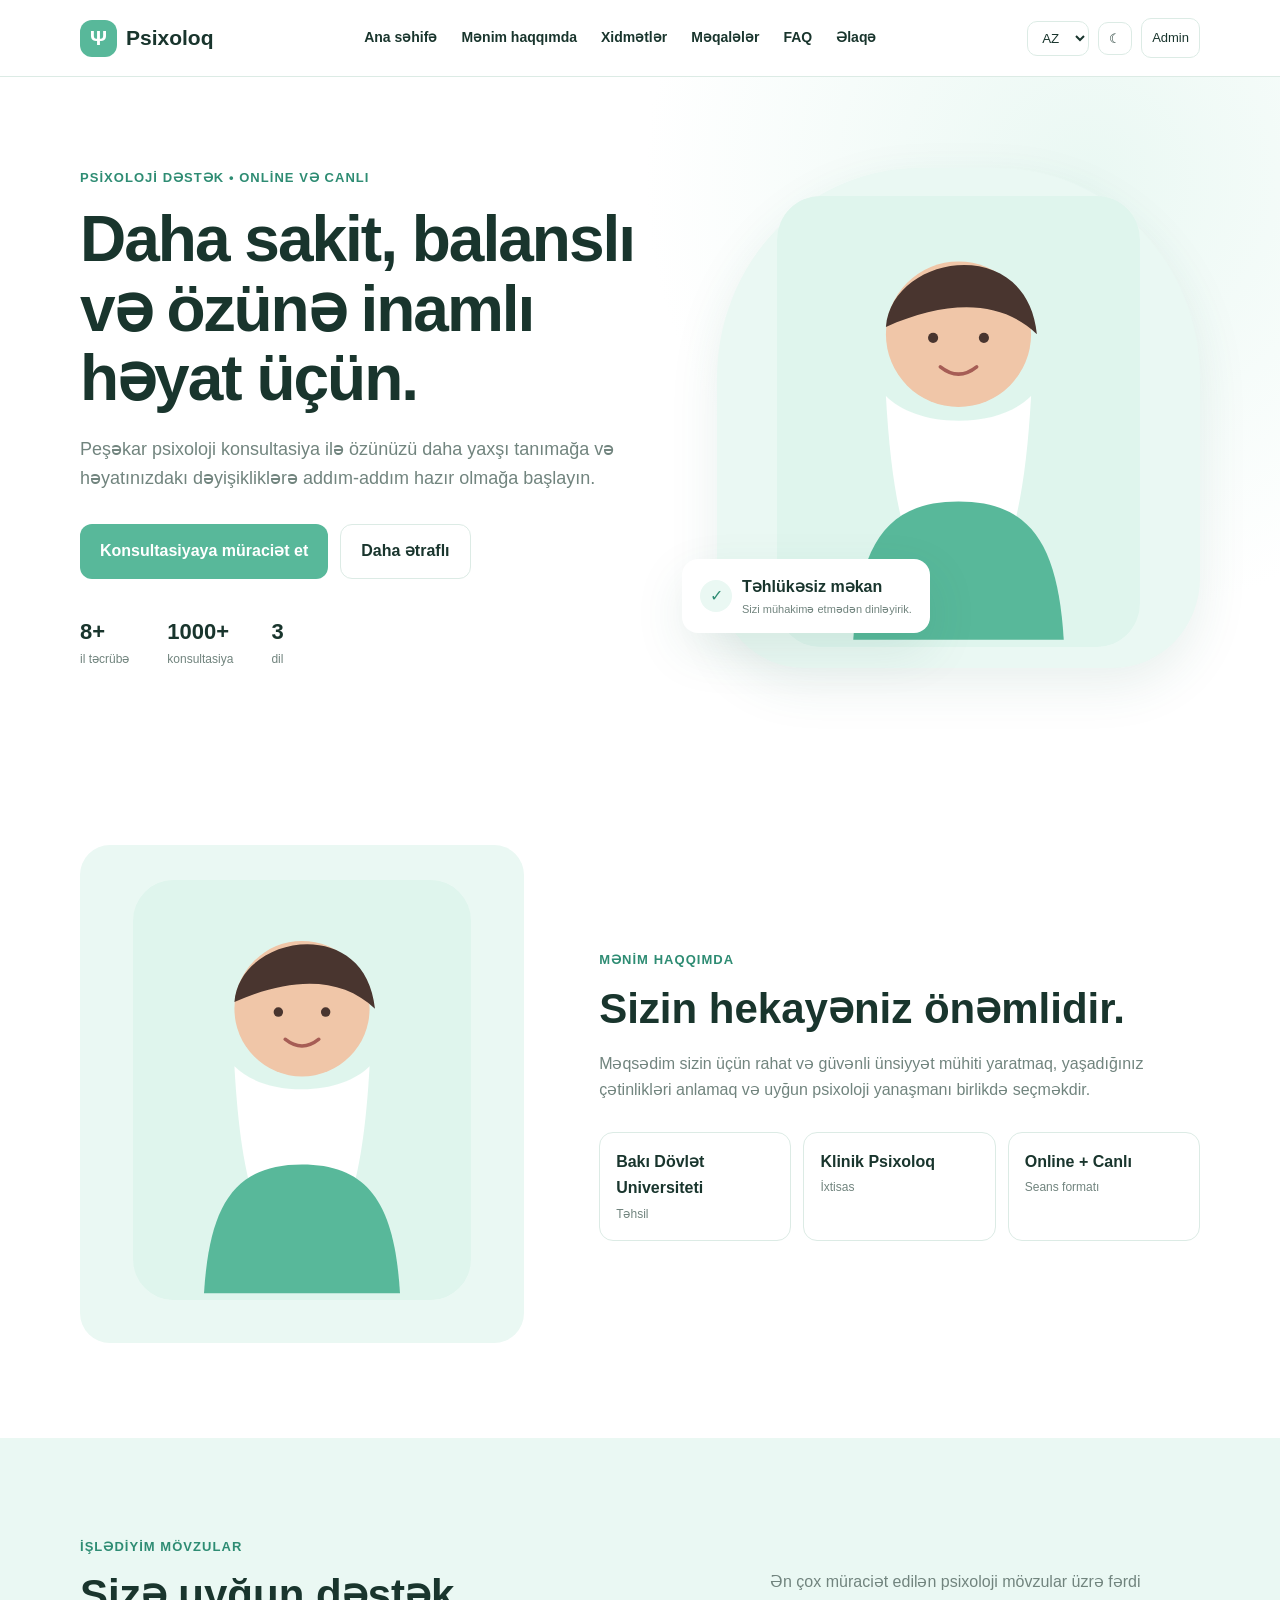
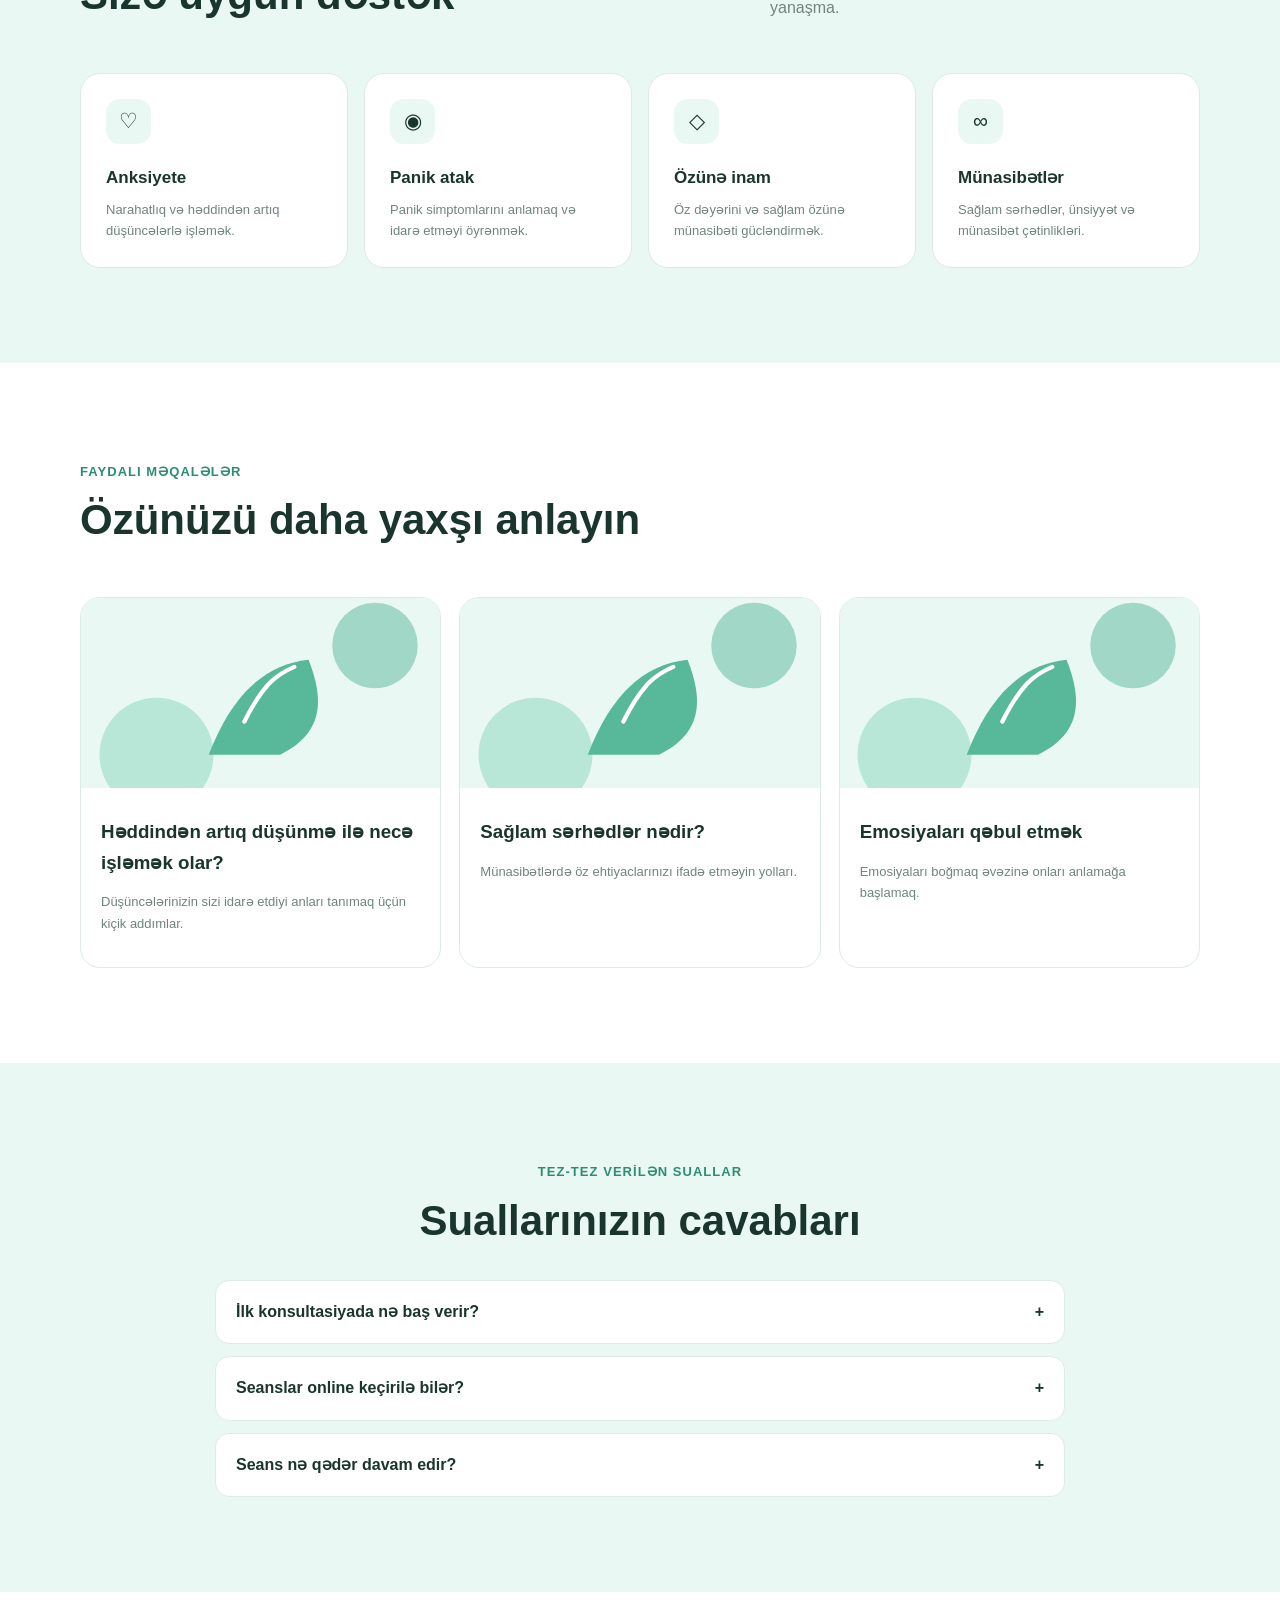
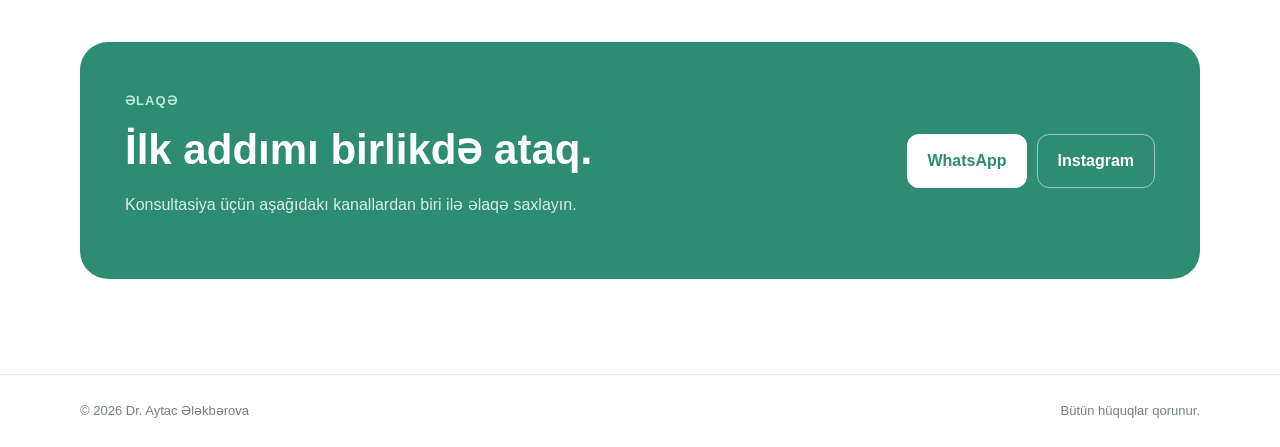
==== index.html @ 94661ab3 "Ilk versiya" ====
<!DOCTYPE html>
<html lang="az">
<head>
  <meta charset="UTF-8">
  <meta name="viewport" content="width=device-width, initial-scale=1.0">
  <meta name="description" content="Premium psixoloq veb-sayt şablonu">
  <title>Psixoloq Premium</title>
  <link rel="stylesheet" href="assets/css/style.css">
</head>
<body>
  <header class="header">
    <div class="container nav">
      <a class="logo" href="#home"><span>Ψ</span> Psixoloq</a>
      <nav id="mainNav">
        <a href="#home" data-i18n="nav.home">Ana səhifə</a>
        <a href="#about" data-i18n="nav.about">Mənim haqqımda</a>
        <a href="#services" data-i18n="nav.services">Xidmətlər</a>
        <a href="#articles" data-i18n="nav.articles">Məqalələr</a>
        <a href="#faq" data-i18n="nav.faq">FAQ</a>
        <a href="#contact" data-i18n="nav.contact">Əlaqə</a>
      </nav>
      <div class="nav-actions">
        <select id="languageSelect" aria-label="Language">
          <option value="az">AZ</option>
          <option value="en">EN</option>
          <option value="ru">RU</option>
        </select>
        <button id="themeBtn" class="icon-btn" aria-label="Theme">☾</button>
        <a class="admin-link" href="admin.html">Admin</a>
        <button id="menuBtn" class="menu-btn">☰</button>
      </div>
    </div>
  </header>

  <main>
    <section id="home" class="hero">
      <div class="container hero-grid">
        <div class="hero-copy">
          <div class="eyebrow" data-i18n="hero.eyebrow">Psixoloji dəstək • Online və canlı</div>
          <h1 id="heroTitle">Daha sakit, balanslı və özünə inamlı həyat üçün.</h1>
          <p id="heroText">Peşəkar psixoloji konsultasiya ilə özünüzü daha yaxşı tanımağa və həyatınızdakı dəyişikliklərə addım-addım hazır olmağa başlayın.</p>
          <div class="hero-actions">
            <a href="#contact" class="btn btn-primary" data-i18n="hero.cta">Konsultasiyaya müraciət et</a>
            <a href="#about" class="btn btn-secondary" data-i18n="hero.more">Daha ətraflı</a>
          </div>
          <div class="trust-row">
            <div><strong id="experienceValue">8+</strong><span data-i18n="trust.experience">il təcrübə</span></div>
            <div><strong>1000+</strong><span data-i18n="trust.sessions">konsultasiya</span></div>
            <div><strong>3</strong><span data-i18n="trust.languages">dil</span></div>
          </div>
        </div>
        <div class="hero-photo-wrap">
          <div class="leaf leaf-1"></div><div class="leaf leaf-2"></div>
          <img id="heroImage" src="assets/images/psychologist.svg" alt="Psixoloq">
          <div class="floating-card">
            <span class="check">✓</span>
            <div><strong data-i18n="card.title">Təhlükəsiz məkan</strong><small data-i18n="card.text">Sizi mühakimə etmədən dinləyirik.</small></div>
          </div>
        </div>
      </div>
    </section>

    <section id="about" class="section">
      <div class="container about-grid">
        <div class="section-image">
          <img id="aboutImage" src="assets/images/psychologist.svg" alt="Psixoloq">
        </div>
        <div>
          <span class="section-label" data-i18n="about.label">Mənim haqqımda</span>
          <h2 id="aboutTitle">Sizin hekayəniz önəmlidir.</h2>
          <p id="aboutText">Məqsədim sizin üçün rahat və güvənli ünsiyyət mühiti yaratmaq, yaşadığınız çətinlikləri anlamaq və uyğun psixoloji yanaşmanı birlikdə seçməkdir.</p>
          <div class="info-cards">
            <div class="info-card"><b id="education">BDU — Psixologiya</b><span data-i18n="about.education">Təhsil</span></div>
            <div class="info-card"><b id="qualification">Klinik Psixoloq</b><span data-i18n="about.qualification">İxtisas</span></div>
            <div class="info-card"><b id="sessionMode">Online + Canlı</b><span data-i18n="about.mode">Seans formatı</span></div>
          </div>
        </div>
      </div>
    </section>

    <section id="services" class="section soft">
      <div class="container">
        <div class="section-heading">
          <div><span class="section-label" data-i18n="services.label">İşlədiyim mövzular</span><h2 data-i18n="services.title">Sizə uyğun dəstək</h2></div>
          <p data-i18n="services.text">Ən çox müraciət edilən psixoloji mövzular üzrə fərdi yanaşma.</p>
        </div>
        <div id="servicesGrid" class="cards-grid"></div>
      </div>
    </section>

    <section id="articles" class="section">
      <div class="container">
        <div class="section-heading"><div><span class="section-label" data-i18n="articles.label">Faydalı məqalələr</span><h2 data-i18n="articles.title">Özünüzü daha yaxşı anlayın</h2></div></div>
        <div id="articlesGrid" class="articles-grid"></div>
      </div>
    </section>

    <section id="faq" class="section soft">
      <div class="container narrow">
        <div class="center-heading"><span class="section-label" data-i18n="faq.label">Tez-tez verilən suallar</span><h2 data-i18n="faq.title">Suallarınızın cavabları</h2></div>
        <div id="faqList" class="faq-list"></div>
      </div>
    </section>

    <section id="contact" class="section contact-section">
      <div class="container contact-box">
        <div><span class="section-label light-label" data-i18n="contact.label">Əlaqə</span><h2 data-i18n="contact.title">İlk addımı birlikdə ataq.</h2><p data-i18n="contact.text">Konsultasiya üçün aşağıdakı kanallardan biri ilə əlaqə saxlayın.</p></div>
        <div class="contact-actions">
          <a id="whatsappLink" class="btn btn-white" target="_blank" href="https://wa.me/994500000000">WhatsApp</a>
          <a id="instagramLink" class="btn btn-outline-white" target="_blank" href="#">Instagram</a>
        </div>
      </div>
    </section>
  </main>

  <footer class="footer">
    <div class="container footer-inner"><span>© <span id="year"></span> <span id="footerName">Psixoloq</span></span><span data-i18n="footer.text">Bütün hüquqlar qorunur.</span></div>
  </footer>

  <script src="assets/js/data.js"></script>
  <script src="assets/js/app.js"></script>
</body>
</html>
---- assets/css/style.css ----
:root{--green:#58b89a;--green-dark:#2e8c73;--green-soft:#eaf8f3;--white:#fff;--text:#19352d;--muted:#71847e;--bg:#fff;--border:#dcebe5;--shadow:0 18px 50px rgba(39,105,87,.10)}
*{box-sizing:border-box}html{scroll-behavior:smooth}body{margin:0;font-family:Inter,Segoe UI,Arial,sans-serif;background:var(--bg);color:var(--text);line-height:1.65}body.dark{--bg:#0d1916;--white:#14231f;--text:#e8f5f0;--muted:#9db2ab;--border:#29443b;--green-soft:#122d25;--shadow:0 18px 50px rgba(0,0,0,.22)}a{text-decoration:none;color:inherit}.container{width:min(1120px,92%);margin:auto}.header{position:sticky;top:0;z-index:50;background:color-mix(in srgb,var(--bg) 92%,transparent);backdrop-filter:blur(14px);border-bottom:1px solid var(--border)}.nav{height:76px;display:flex;align-items:center;justify-content:space-between;gap:22px}.logo{font-size:21px;font-weight:800;display:flex;align-items:center;gap:9px}.logo span{width:37px;height:37px;border-radius:12px;background:var(--green);color:white;display:grid;place-items:center}.nav nav{display:flex;gap:24px;font-size:14px;font-weight:600}.nav nav a:hover{color:var(--green-dark)}.nav-actions{display:flex;align-items:center;gap:9px}.nav-actions select,.icon-btn,.admin-link{border:1px solid var(--border);background:var(--bg);color:var(--text);border-radius:10px;padding:8px 10px}.icon-btn{cursor:pointer}.admin-link{font-size:13px}.menu-btn{display:none;background:none;border:0;color:var(--text);font-size:24px}.hero{padding:90px 0 80px;background:radial-gradient(circle at 85% 15%,var(--green-soft),transparent 36%)}.hero-grid{display:grid;grid-template-columns:1.08fr .92fr;align-items:center;gap:70px}.eyebrow,.section-label{color:var(--green-dark);font-weight:800;font-size:13px;letter-spacing:.08em;text-transform:uppercase}.hero h1{font-size:clamp(42px,5vw,68px);line-height:1.08;margin:17px 0 22px;letter-spacing:-2px}.hero p{font-size:18px;color:var(--muted);max-width:640px}.hero-actions{display:flex;gap:12px;margin:30px 0}.btn{display:inline-flex;align-items:center;justify-content:center;border:0;border-radius:12px;padding:13px 20px;font-weight:800;cursor:pointer}.btn-primary{background:var(--green);color:#fff}.btn-primary:hover{background:var(--green-dark)}.btn-secondary{border:1px solid var(--border);background:var(--bg)}.trust-row{display:flex;gap:38px;margin-top:35px}.trust-row div{display:flex;flex-direction:column}.trust-row strong{font-size:22px}.trust-row span{font-size:12px;color:var(--muted)}.hero-photo-wrap{position:relative;background:var(--green-soft);border-radius:42% 42% 18% 18%;padding:20px;min-height:500px;display:grid;place-items:center;box-shadow:var(--shadow)}.hero-photo-wrap img{width:82%;max-height:510px;object-fit:contain;z-index:2}.floating-card{position:absolute;left:-35px;bottom:35px;background:var(--bg);padding:15px 18px;border-radius:16px;display:flex;gap:10px;align-items:center;box-shadow:var(--shadow);z-index:3}.floating-card small{display:block;color:var(--muted);font-size:11px}.check{width:32px;height:32px;border-radius:50%;background:var(--green-soft);color:var(--green-dark);display:grid;place-items:center}.section{padding:95px 0}.soft{background:var(--green-soft)}.about-grid{display:grid;grid-template-columns:.85fr 1.15fr;gap:75px;align-items:center}.section-image{background:var(--green-soft);border-radius:30px;padding:35px;text-align:center}.section-image img{max-width:100%;height:420px;object-fit:contain}.section h2{font-size:42px;line-height:1.15;margin:12px 0 18px}.section p{color:var(--muted)}.info-cards{display:grid;grid-template-columns:repeat(3,1fr);gap:12px;margin-top:28px}.info-card{padding:16px;border:1px solid var(--border);border-radius:14px}.info-card b,.info-card span{display:block}.info-card span{font-size:12px;color:var(--muted);margin-top:3px}.section-heading{display:flex;justify-content:space-between;align-items:end;gap:40px;margin-bottom:35px}.section-heading>p{max-width:430px}.cards-grid{display:grid;grid-template-columns:repeat(4,1fr);gap:16px}.topic-card{padding:25px;background:var(--bg);border:1px solid var(--border);border-radius:20px;transition:.2s}.topic-card:hover{transform:translateY(-4px);box-shadow:var(--shadow)}.topic-icon{width:45px;height:45px;border-radius:14px;background:var(--green-soft);display:grid;place-items:center;font-size:21px;margin-bottom:20px}.topic-card h3{font-size:17px;margin:0 0 7px}.topic-card p{font-size:13px;margin:0}.articles-grid{display:grid;grid-template-columns:repeat(3,1fr);gap:18px}.article-card{border:1px solid var(--border);border-radius:20px;overflow:hidden;background:var(--bg)}.article-card img{width:100%;height:190px;object-fit:cover;background:var(--green-soft)}.article-body{padding:20px}.article-body h3{margin:0 0 8px}.article-body p{font-size:13px}.center-heading{text-align:center;margin-bottom:35px}.narrow{max-width:850px}.faq-list{display:grid;gap:12px}.faq-item{border:1px solid var(--border);background:var(--bg);border-radius:14px;padding:18px 20px}.faq-q{display:flex;justify-content:space-between;font-weight:800;cursor:pointer}.faq-a{display:none;color:var(--muted);padding-top:12px}.faq-item.open .faq-a{display:block}.contact-section{padding-top:50px}.contact-box{background:var(--green-dark);color:white;border-radius:28px;padding:45px;display:flex;align-items:center;justify-content:space-between;gap:30px}.contact-box p{color:#d8eee7}.light-label{color:#b9eadb}.contact-actions{display:flex;gap:10px}.btn-white{background:white;color:var(--green-dark)}.btn-outline-white{border:1px solid rgba(255,255,255,.5);color:white}.footer{padding:25px 0;border-top:1px solid var(--border)}.footer-inner{display:flex;justify-content:space-between;color:var(--muted);font-size:13px}
.admin-main{padding:45px 0 100px}.admin-layout{display:grid;grid-template-columns:230px 1fr;gap:30px}.admin-sidebar{position:sticky;top:100px;align-self:start;border:1px solid var(--border);padding:18px;border-radius:18px;background:var(--bg)}.admin-sidebar h3{margin:5px 8px 15px}.side-tab{display:block;width:100%;text-align:left;padding:11px 12px;border:0;background:none;color:var(--text);border-radius:10px;cursor:pointer;margin:3px 0}.side-tab.active,.side-tab:hover{background:var(--green-soft);color:var(--green-dark);font-weight:700}.admin-content{min-width:0}.admin-tab{display:none}.admin-tab.active{display:block}.admin-tab h1{margin-top:0}.muted{color:var(--muted)}.form-grid{display:grid;grid-template-columns:1fr 1fr;gap:18px}.form-grid label{display:flex;flex-direction:column;gap:7px;font-weight:700;font-size:13px}.form-grid .full{grid-column:1/-1}input,textarea{font:inherit;padding:12px;border:1px solid var(--border);border-radius:10px;background:var(--bg);color:var(--text);outline:none}textarea{min-height:120px;resize:vertical}.admin-preview{width:130px;height:130px;object-fit:contain;background:var(--green-soft);border-radius:14px;padding:8px}.editor-card{border:1px solid var(--border);padding:18px;border-radius:16px;margin-bottom:14px;background:var(--bg)}.editor-card .grid{display:grid;grid-template-columns:1fr 1fr;gap:12px}.editor-card label{display:flex;flex-direction:column;gap:5px;font-size:12px;font-weight:700}.editor-card .full{grid-column:1/-1}.remove-btn{margin-top:12px;border:0;background:#ffe9e9;color:#b93838;padding:9px 12px;border-radius:9px;cursor:pointer}.settings-box{padding:22px;border:1px solid var(--border);border-radius:16px;margin:20px 0}.btn-danger{background:#c94c4c;color:white}.admin-save-bar{position:sticky;bottom:15px;margin-top:30px;display:flex;justify-content:flex-end}.save-message{position:fixed;right:25px;top:90px;background:var(--green-dark);color:white;padding:12px 18px;border-radius:10px;display:none;z-index:99}.save-message.show{display:block}
@media(max-width:900px){.nav nav{display:none}.menu-btn{display:block}.nav nav.open{display:flex;position:absolute;left:4%;right:4%;top:70px;background:var(--bg);border:1px solid var(--border);padding:18px;border-radius:14px;flex-direction:column}.hero-grid,.about-grid{grid-template-columns:1fr}.hero{padding-top:55px}.hero-photo-wrap{min-height:390px;max-width:560px;margin:auto}.cards-grid{grid-template-columns:repeat(2,1fr)}.articles-grid{grid-template-columns:1fr 1fr}.admin-layout{grid-template-columns:1fr}.admin-sidebar{position:static}.admin-sidebar{display:grid;grid-template-columns:repeat(2,1fr);gap:4px}.admin-sidebar h3{grid-column:1/-1}.contact-box{flex-direction:column;align-items:flex-start}}
@media(max-width:600px){.container{width:min(94%,1120px)}.nav{height:66px}.nav-actions .admin-link{display:none}.hero h1{font-size:40px}.hero p{font-size:16px}.hero-actions,.contact-actions{flex-direction:column}.trust-row{gap:20px}.floating-card{left:8px;bottom:15px}.section{padding:65px 0}.section h2{font-size:32px}.info-cards,.cards-grid,.articles-grid,.form-grid,.editor-card .grid{grid-template-columns:1fr}.form-grid .full,.editor-card .full{grid-column:auto}.section-heading{display:block}.contact-box{padding:30px}.admin-sidebar{grid-template-columns:1fr}.admin-save-bar{justify-content:stretch}.admin-save-bar .btn{width:100%}}
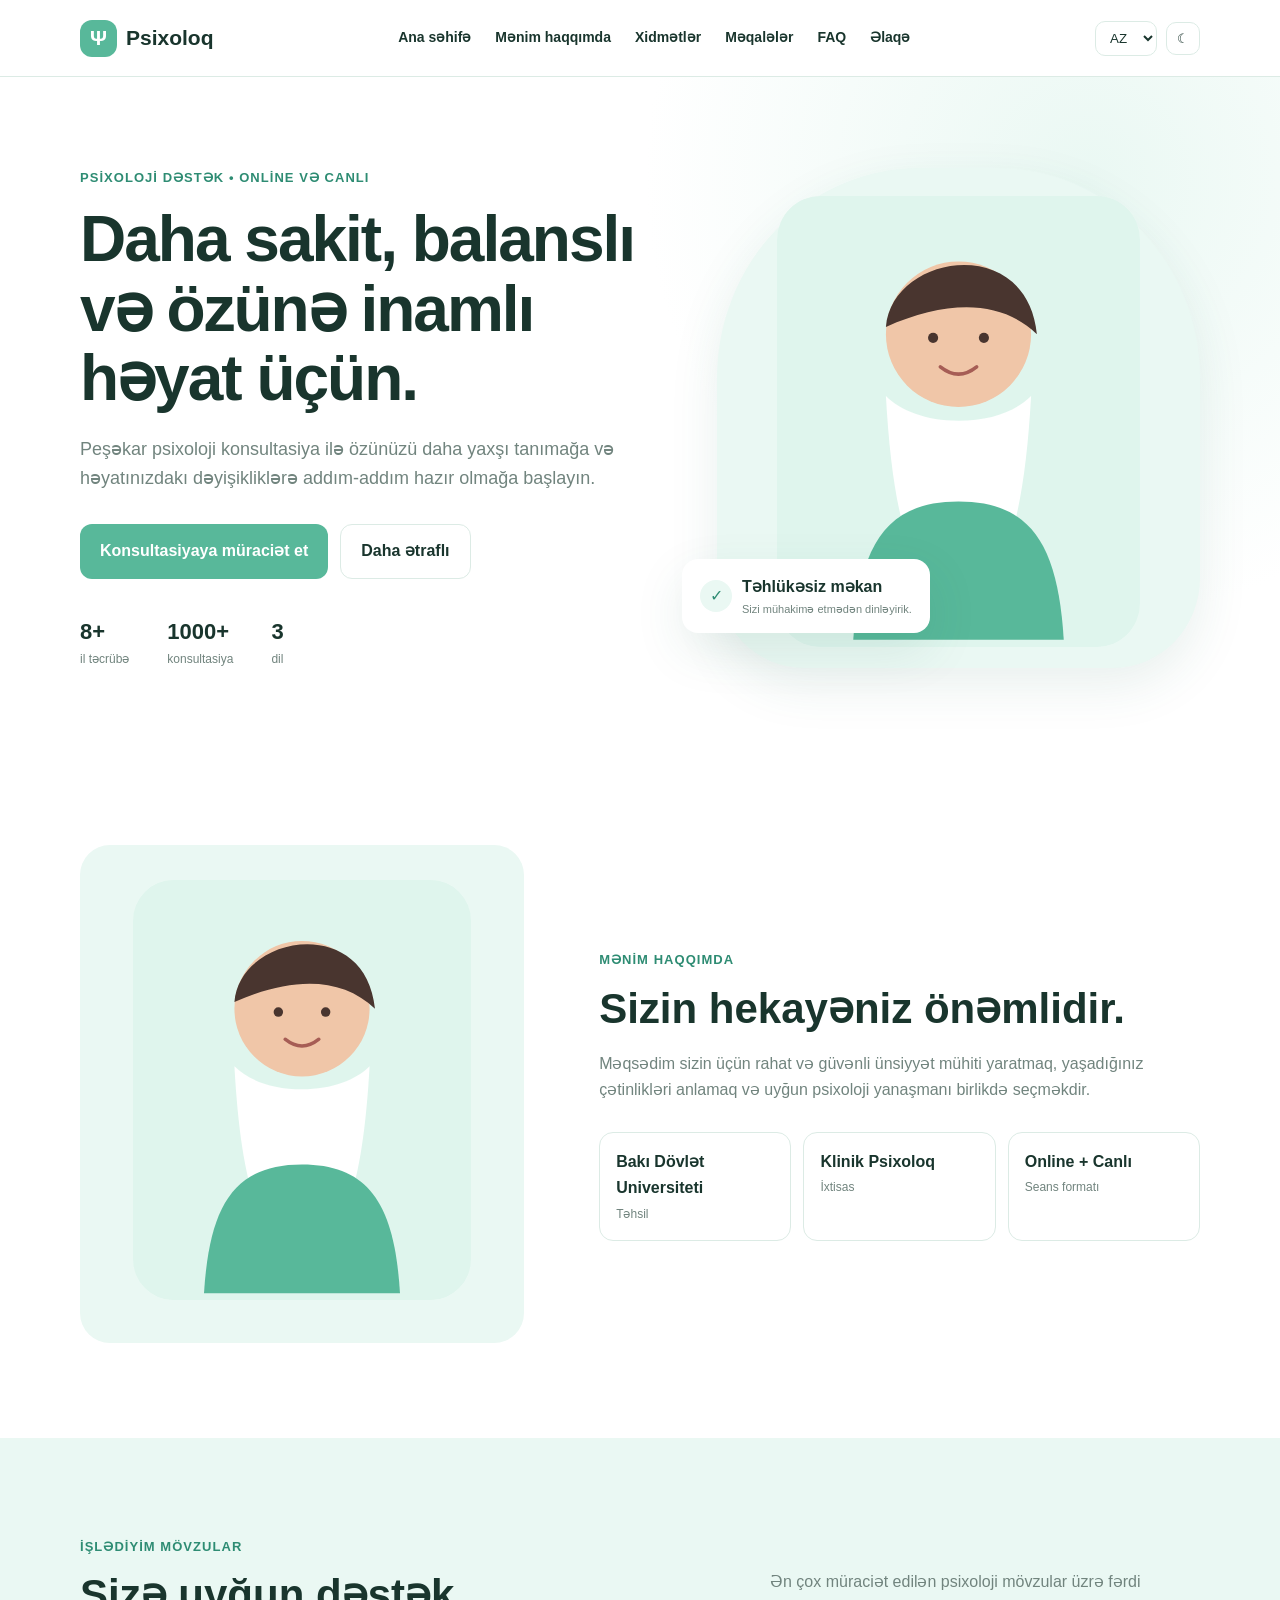
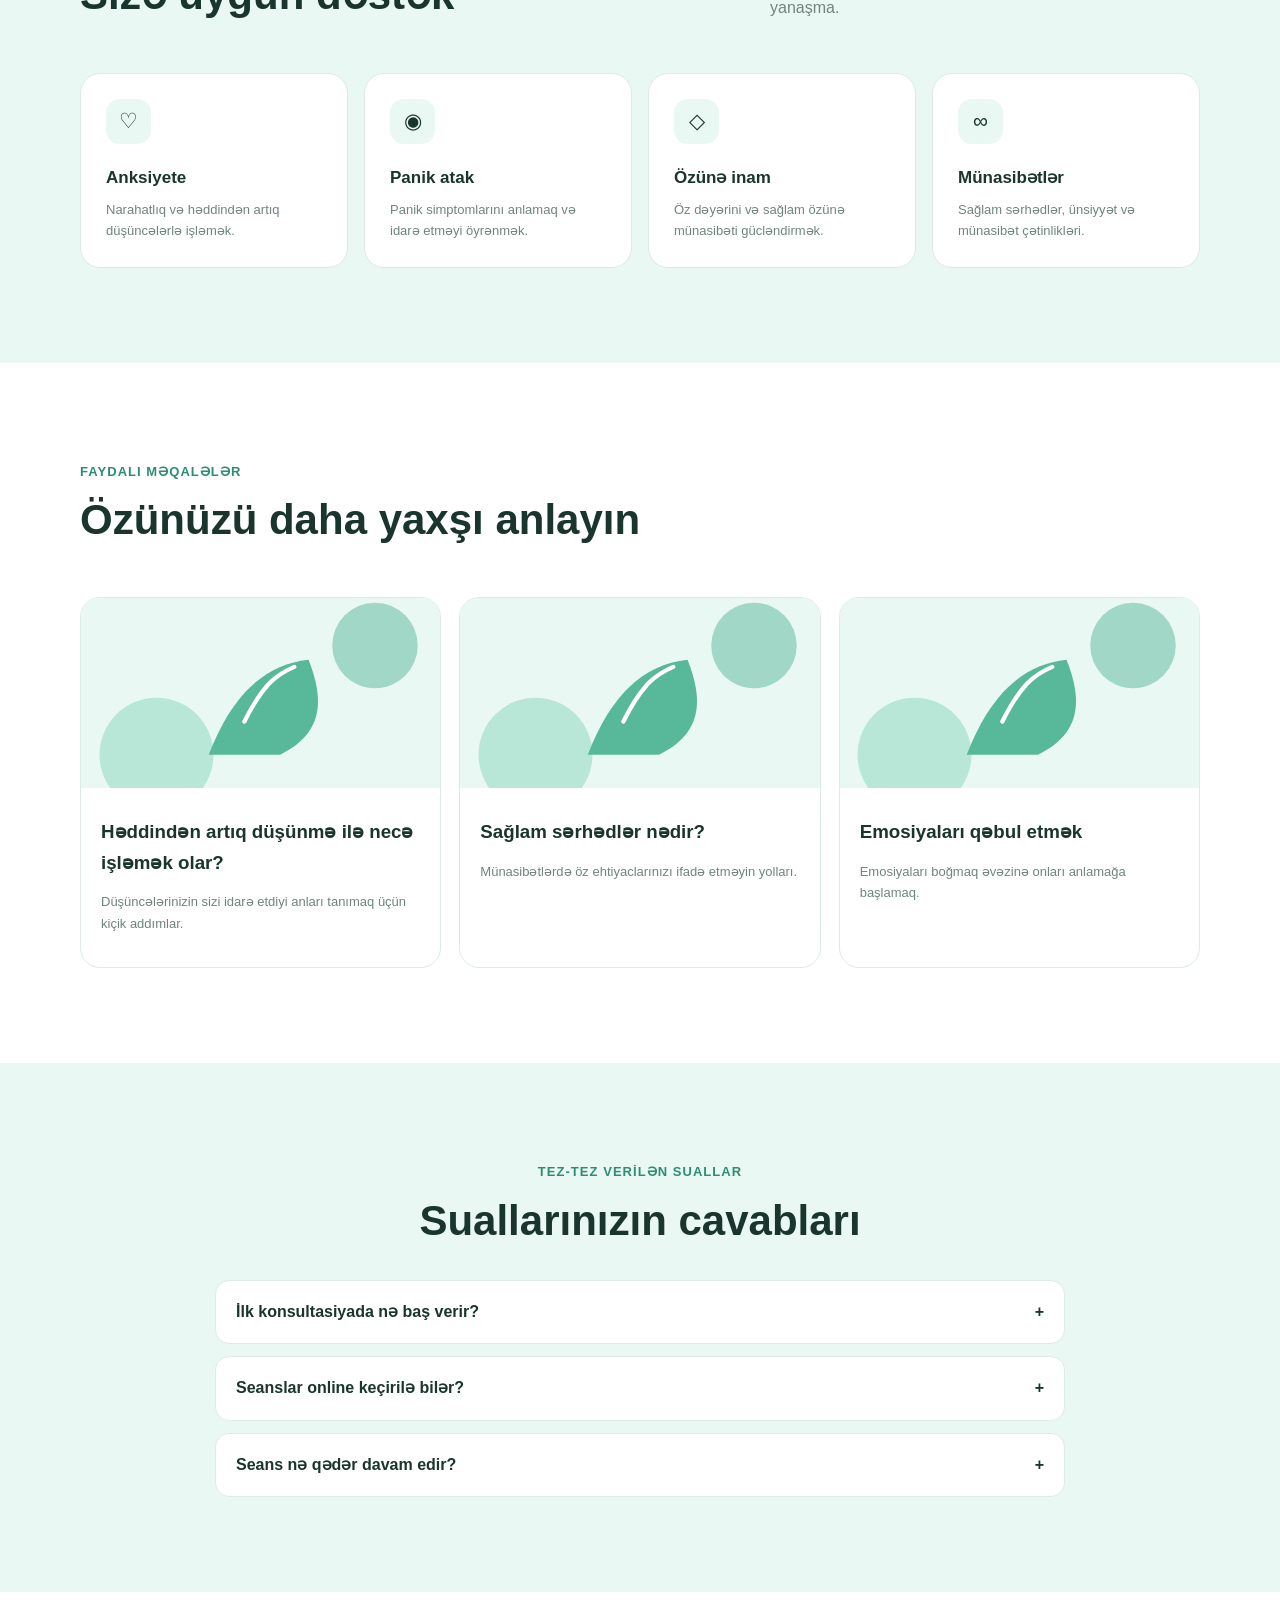
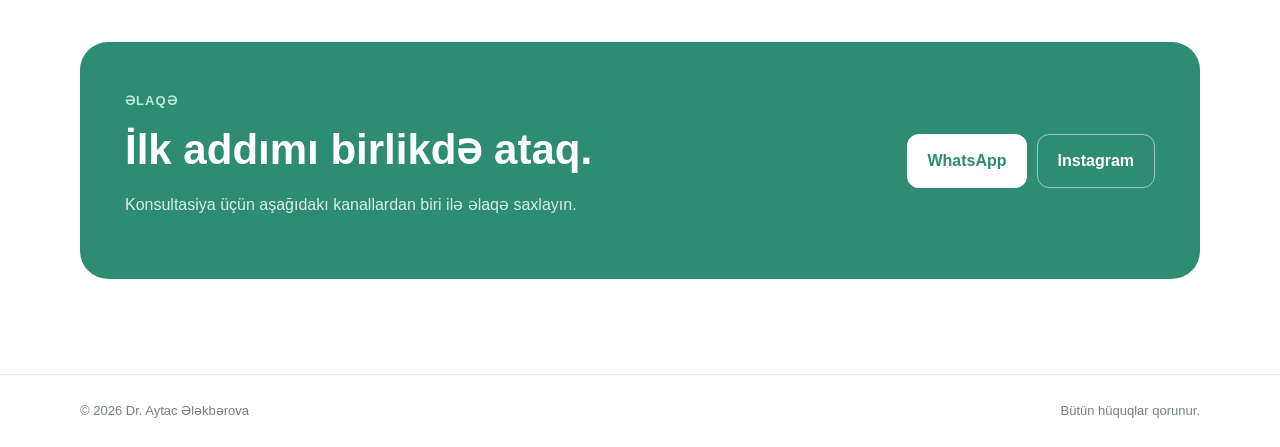
==== commit 34e496b6: "Admin linki gizledildi" ====
--- a/index.html
+++ b/index.html
@@ -26,7 +26,7 @@
           <option value="ru">RU</option>
         </select>
         <button id="themeBtn" class="icon-btn" aria-label="Theme">☾</button>
-        <a class="admin-link" href="admin.html">Admin</a>
+        
         <button id="menuBtn" class="menu-btn">☰</button>
       </div>
     </div>
